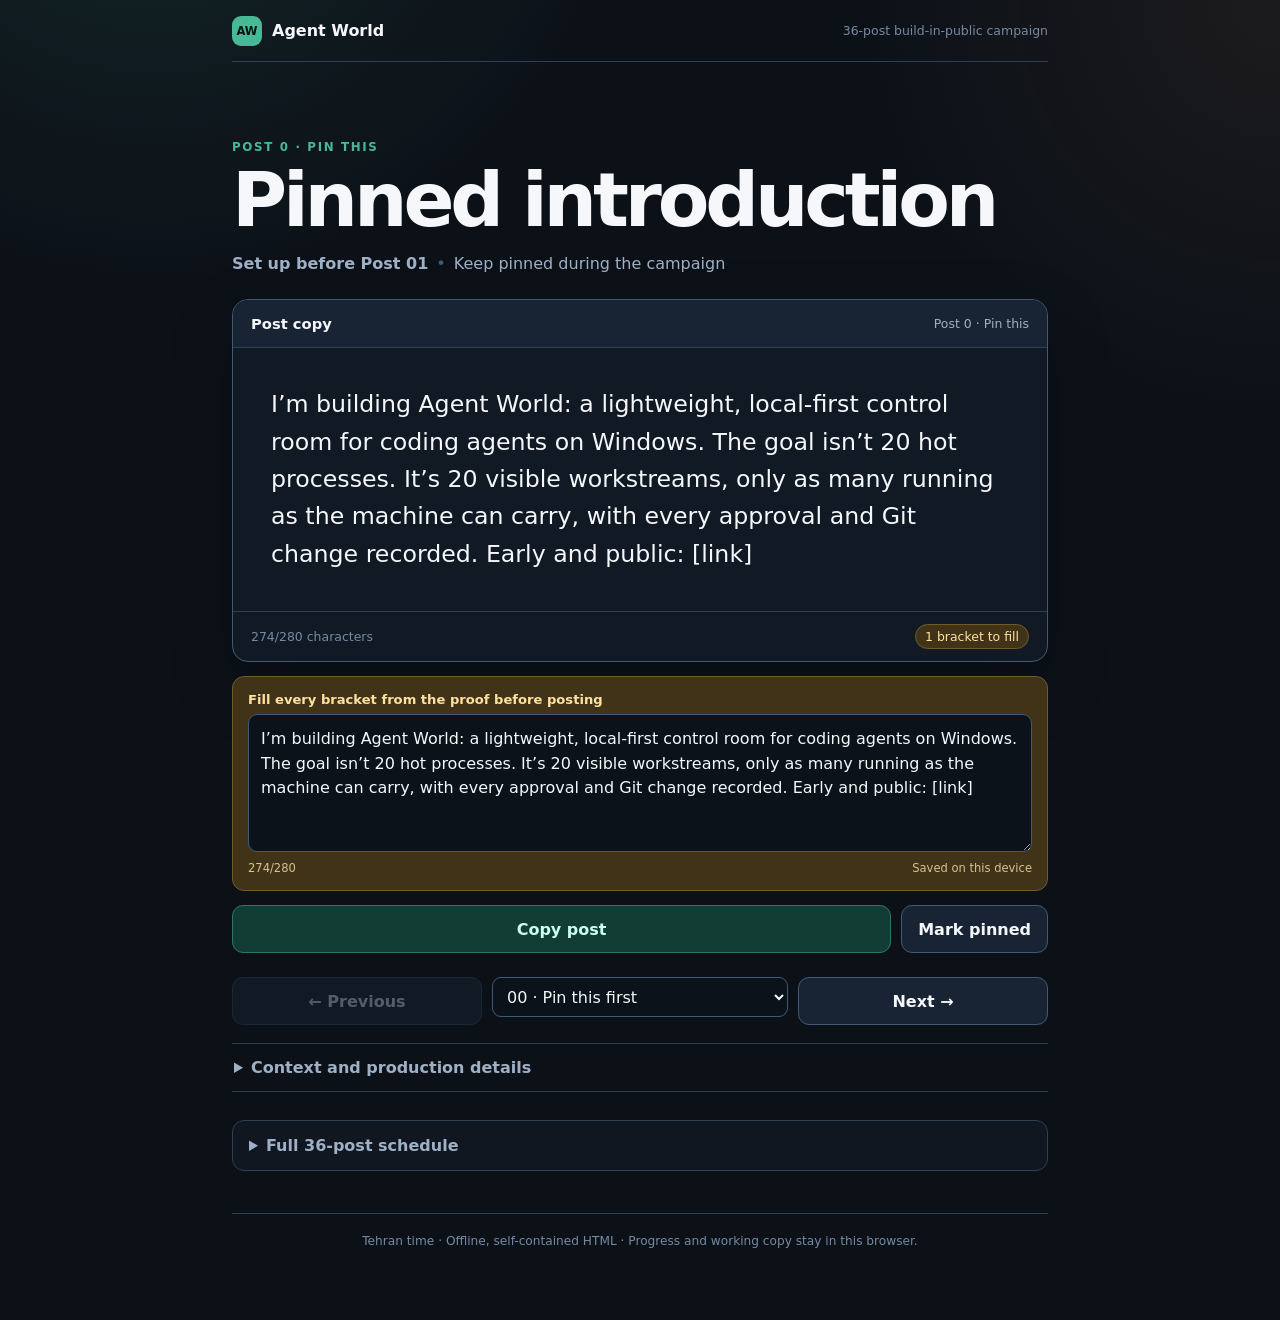
==== docs/build-in-public.html @ 45cc1b36 "Complete Phase 1 hardening and UX Add guarded SQLite migration and worktree recovery invariants, rep" ====
<!doctype html>
<html lang="en">
<head>
  <meta charset="utf-8">
  <meta name="viewport" content="width=device-width, initial-scale=1">
  <meta name="color-scheme" content="dark">
  <meta name="theme-color" content="#0c1118">
  <meta name="description" content="Agent World’s 36-post X campaign, presented one next post at a time with its date, exact copy, asset, and proof gate.">
  <title>Agent World · What to post next</title>
  <style>
    :root {
      --bg:#0c1118; --panel:#121b26; --panel-2:#182433; --line:#2d4055; --line-2:#405a76;
      --text:#f5f7fb; --muted:#9eb0c5; --faint:#758aa2; --teal:#48b997; --teal-dim:#123d35;
      --sky:#61cbff; --sky-dim:#123649; --orange:#da8b5b; --amber:#ffbc4a; --amber-dim:#403318;
      --red:#ff6775; --red-dim:#482027; --radius:16px;
      font-family:Inter,ui-sans-serif,system-ui,-apple-system,BlinkMacSystemFont,"Segoe UI",sans-serif;
      color:var(--text); background:var(--bg);
    }
    *,*::before,*::after{box-sizing:border-box}
    html{background:var(--bg);scroll-behavior:smooth}
    body{margin:0;min-width:0;min-height:100vh;background:
      radial-gradient(circle at 12% -15%,rgba(72,185,151,.13),transparent 30rem),
      radial-gradient(circle at 100% 0,rgba(218,139,91,.08),transparent 26rem),var(--bg);color:var(--text)}
    :where(main,header,footer,nav,section,article,div,form,label,details){min-width:0}
    :where(p,h1,h2,h3,li,blockquote,span,label,button){overflow-wrap:anywhere}
    button,input,select,textarea{font:inherit;color:inherit}
    button,select{cursor:pointer}
    button:focus-visible,input:focus-visible,select:focus-visible,textarea:focus-visible,a:focus-visible,summary:focus-visible{
      outline:3px solid var(--sky);outline-offset:3px}
    .shell{width:min(860px,100%);margin:0 auto;padding:0 22px 72px}
    .topbar{display:flex;align-items:center;justify-content:space-between;gap:14px;min-height:62px;border-bottom:1px solid var(--line)}
    .brand{display:flex;align-items:center;gap:10px;min-width:0;color:var(--text);font-weight:780;text-decoration:none}
    .mark{display:grid;place-items:center;width:30px;height:30px;flex:0 0 auto;border-radius:9px;background:var(--teal);color:#07130f;font-size:.72rem;font-weight:900}
    .brand span:last-child{overflow:hidden;text-overflow:ellipsis;white-space:nowrap}
    .quiet{color:var(--faint);font-size:.78rem}
    main{padding-top:clamp(44px,8vw,78px)}
    .kicker{margin:0 0 10px;color:var(--teal);font-size:.74rem;font-weight:850;letter-spacing:.14em;text-transform:uppercase}
    h1{margin:0;font-size:clamp(2.15rem,7vw,4.7rem);line-height:.96;letter-spacing:-.055em}
    .date{display:flex;flex-wrap:wrap;align-items:center;gap:8px;margin:18px 0 0;color:var(--muted)}
    .dot{color:var(--line-2)}
    .post{margin-top:26px;overflow:hidden;border:1px solid var(--line-2);border-radius:var(--radius);background:rgba(18,27,38,.94);
      box-shadow:0 24px 64px rgba(0,0,0,.24)}
    .post-head{display:flex;align-items:center;justify-content:space-between;gap:14px;padding:15px 18px;border-bottom:1px solid var(--line);background:var(--panel-2)}
    .post-head strong{font-size:.92rem}
    .count{color:var(--muted);font-size:.78rem;font-variant-numeric:tabular-nums}
    .copy{margin:0;padding:clamp(22px,5vw,38px);font-size:clamp(1.14rem,3vw,1.48rem);line-height:1.58;white-space:pre-wrap}
    .copy-footer{display:flex;flex-wrap:wrap;align-items:center;justify-content:space-between;gap:10px;padding:12px 18px;border-top:1px solid var(--line);color:var(--faint);font-size:.78rem}
    .pill{display:inline-flex;align-items:center;gap:6px;padding:4px 9px;border:1px solid var(--line);border-radius:999px;background:var(--panel-2)}
    .pill.warn{border-color:#725b29;background:var(--amber-dim);color:#ffe1a0}
    .pill.good{border-color:#316f61;background:var(--teal-dim);color:#a9ead8}
    .primary-actions{display:grid;grid-template-columns:minmax(0,1fr) auto;gap:10px;margin-top:14px}
    .btn{display:inline-flex;align-items:center;justify-content:center;gap:7px;min-height:48px;padding:10px 16px;border:1px solid var(--line-2);
      border-radius:11px;background:var(--panel-2);color:var(--text);font-weight:780}
    .btn:hover{border-color:var(--sky)}
    .btn:disabled{cursor:not-allowed;opacity:.48;border-color:var(--line);background:var(--panel-2);color:var(--muted)}
    .btn.primary{border-color:#317665;background:var(--teal-dim);color:#c9fff0}
    .btn.small{min-height:36px;padding:7px 11px;font-size:.8rem}
    .btn.ghost{border-color:transparent;background:transparent;color:var(--muted)}
    .needs{display:grid;grid-template-columns:1fr;gap:8px;margin-top:16px}
    .need{display:grid;grid-template-columns:78px minmax(0,1fr);gap:12px;padding:13px 15px;border:1px solid var(--line);border-radius:11px;background:rgba(18,27,38,.7)}
    .need b{color:var(--faint);font-size:.72rem;letter-spacing:.08em;text-transform:uppercase}
    .need span{color:var(--muted);font-size:.9rem}
    .proof-row{display:grid;grid-template-columns:auto minmax(0,1fr);gap:10px;align-items:start;cursor:pointer}
    .proof-row input{width:19px;height:19px;margin:2px 0 0;accent-color:var(--teal)}
    .proof-row strong{display:block;color:var(--text);font-size:.84rem}
    .proof-row span{display:block;margin-top:2px}
    .placeholder-editor{margin-top:14px;padding:15px;border:1px solid #725b29;border-radius:12px;background:var(--amber-dim)}
    .placeholder-editor[hidden]{display:none}
    .placeholder-editor label{display:block;margin-bottom:7px;color:#ffe1a0;font-weight:760;font-size:.82rem}
    textarea,select,input[type="search"]{width:100%;border:1px solid var(--line-2);border-radius:9px;background:#0b121a}
    textarea{min-height:138px;padding:12px;resize:vertical;line-height:1.52}
    select,input[type="search"]{min-height:40px;padding:7px 10px}
    .editor-meta{display:flex;justify-content:space-between;gap:10px;margin-top:5px;color:#d7c28c;font-size:.72rem}
    details.more{margin-top:18px;border-top:1px solid var(--line);border-bottom:1px solid var(--line)}
    details.more>summary{padding:14px 2px;cursor:pointer;color:var(--muted);font-weight:740}
    .more-body{padding:0 0 16px}
    .more-body p{margin:0;color:var(--muted);line-height:1.6}
    .more-body p+p{margin-top:11px}
    .label{color:var(--faint);font-size:.7rem;font-weight:850;letter-spacing:.1em;text-transform:uppercase}
    .fallback{padding:13px;border-left:3px solid var(--orange);border-radius:8px;background:#382419;color:#eed6c5}
    .status-row{display:grid;grid-template-columns:1fr 1fr;gap:10px;margin-top:15px}
    .status-row label{display:grid;gap:5px}
    .private-notes{margin-top:14px}
    .private-notes textarea{min-height:80px}
    .nav-row{display:grid;grid-template-columns:1fr minmax(170px,auto) 1fr;gap:10px;margin-top:24px}
    .nav-row .next{justify-self:stretch}
    .nav-row .prev{justify-self:stretch}
    .schedule{margin-top:28px;border:1px solid var(--line);border-radius:12px;background:rgba(18,27,38,.7)}
    .schedule>summary{padding:15px 16px;cursor:pointer;color:var(--muted);font-weight:750}
    .schedule-inner{padding:0 14px 14px}
    .schedule-tools{display:grid;grid-template-columns:1fr 180px;gap:8px}
    .schedule-list{display:grid;gap:5px;max-height:330px;margin:12px 0 0;padding:0 2px 0 0;overflow:auto;list-style:none}
    .schedule-item{display:grid;grid-template-columns:44px minmax(0,1fr) auto;align-items:center;gap:10px;width:100%;padding:9px 10px;
      border:1px solid transparent;border-radius:8px;background:transparent;text-align:left}
    .schedule-item:hover,.schedule-item[aria-current="true"]{border-color:var(--line);background:var(--panel-2)}
    .schedule-item .num{color:var(--sky);font-weight:800;font-variant-numeric:tabular-nums}
    .schedule-item .item-copy{min-width:0}
    .schedule-item .item-copy strong,.schedule-item .item-copy span{display:block;overflow:hidden;text-overflow:ellipsis;white-space:nowrap}
    .schedule-item .item-copy span{color:var(--faint);font-size:.72rem}
    .done{color:var(--teal);font-size:.75rem}
    .footer{margin-top:42px;padding-top:20px;border-top:1px solid var(--line);color:var(--faint);font-size:.76rem;text-align:center}
    .toast{position:fixed;right:18px;bottom:18px;z-index:20;max-width:min(390px,calc(100vw - 36px));padding:11px 14px;border:1px solid var(--teal);
      border-radius:9px;background:var(--panel-2);box-shadow:0 16px 46px rgba(0,0,0,.32);opacity:0;transform:translateY(10px);pointer-events:none;transition:.18s}
    .toast.show{opacity:1;transform:none}
    .sr-only{position:absolute;width:1px;height:1px;padding:0;margin:-1px;overflow:hidden;clip:rect(0,0,0,0);white-space:nowrap;border:0}
    [hidden]{display:none!important}
    @media(max-width:620px){
      .shell{padding-inline:14px}.quiet{display:none}main{padding-top:38px}
      .primary-actions,.nav-row,.schedule-tools,.status-row{grid-template-columns:1fr}
      .nav-row select{order:-1}.need{grid-template-columns:1fr;gap:4px}
      .post-head{align-items:flex-start}.copy{padding:22px 18px}
    }
    @media(prefers-reduced-motion:reduce){*,*::before,*::after{scroll-behavior:auto!important;transition:none!important}}
    @media print{.topbar,.primary-actions,.nav-row,.schedule,.status-row,.private-notes,.toast{display:none!important}body{background:#fff;color:#111}.post,.need{box-shadow:none}}
  </style>
</head>
<body>
  <div class="shell">
    <header class="topbar">
      <a class="brand" href="#post"><span class="mark" aria-hidden="true">AW</span><span>Agent World</span></a>
      <span class="quiet">36-post build-in-public campaign</span>
    </header>

    <main id="post">
      <p class="kicker" id="kicker">Next post</p>
      <h1 id="title">Loading…</h1>
      <p class="date"><strong id="date"></strong><span class="dot" aria-hidden="true">•</span><span id="time"></span></p>

      <article class="post" id="post-card">
        <header class="post-head"><strong>Post copy</strong><span class="count" id="position"></span></header>
        <blockquote class="copy" id="copy"></blockquote>
        <footer class="copy-footer"><span id="char-count"></span><span class="pill" id="copy-state"></span></footer>
      </article>

      <section class="placeholder-editor" id="placeholder-editor" hidden>
        <label for="working-copy">Fill every bracket from the proof before posting</label>
        <textarea id="working-copy" name="working-copy"></textarea>
        <div class="editor-meta"><span id="working-count"></span><span>Saved on this device</span></div>
      </section>

      <div class="primary-actions">
        <button class="btn primary" id="copy-button" type="button">Copy post</button>
        <button class="btn" id="posted-button" type="button">Mark posted</button>
      </div>

      <nav class="nav-row" aria-label="Move between posts">
        <button class="btn prev" id="previous" type="button">← Previous</button>
        <label><span class="sr-only">Jump to a post</span><select id="jump" name="jump"></select></label>
        <button class="btn next" id="next" type="button">Next →</button>
      </nav>

      <details class="more">
        <summary>Context and production details</summary>
        <div class="more-body">
          <section class="needs" aria-label="What this post needs">
            <div class="need"><b>Asset</b><span id="asset"></span></div>
            <div class="need"><b>Proof</b><label class="proof-row" for="proof"><input id="proof" name="proof" type="checkbox"><span><strong>Verified against the final artifact</strong><span id="gate"></span></span></label></div>
          </section>
          <p><span class="label">Why this post</span><br><span id="intent"></span></p>
          <p><span class="label">If the weekly gate misses</span><br><span id="week-miss"></span></p>
          <p class="fallback" id="fallback"></p>
          <div class="primary-actions" style="grid-template-columns:1fr 1fr">
            <button class="btn small" id="copy-fallback" type="button">Use fallback template</button>
            <button class="btn small ghost" id="reset-copy" type="button">Reset copy</button>
          </div>
          <div class="status-row">
            <label><span class="label">Publishing status</span><select id="status" name="status"><option>Draft</option><option>Asset ready</option><option>Proof ready</option><option>Scheduled</option><option>Posted</option><option>Held</option></select></label>
            <label><span class="label">Direct link</span><button class="btn small" id="copy-link" type="button">Copy link to this post</button></label>
          </div>
          <label class="private-notes"><span class="label">Private note · saved locally</span><textarea id="notes" name="notes" placeholder="Asset URL or one reminder…"></textarea></label>
        </div>
      </details>

      <details class="schedule">
        <summary>Full 36-post schedule</summary>
        <div class="schedule-inner">
          <div class="schedule-tools">
            <label><span class="sr-only">Search schedule</span><input type="search" id="search" name="search" placeholder="Search posts"></label>
            <label><span class="sr-only">Filter schedule</span><select id="filter" name="filter"><option value="all">All posts</option><option value="open">Not posted</option><option value="posted">Posted</option><option value="placeholders">Needs fill</option></select></label>
          </div>
          <ol class="schedule-list" id="schedule-list"></ol>
        </div>
      </details>
    </main>

    <footer class="footer">Tehran time · Offline, self-contained HTML · Progress and working copy stay in this browser.</footer>
  </div>
  <div class="toast" id="toast" role="status" aria-live="polite"></div>

  <script>
    "use strict";
    const FALLBACK = "The [gate] missed. [One-sentence reason.] I could hide that behind a smooth demo, but the missing piece is the product. Here is the failing trace and the change I’m making next: [link]";
    const WEEKS = [
      {week:1, title:"Truth and positioning", objective:"Correct the market story, publish the honest baseline, and recruit hardware evidence.", proof:"Fix controls, reachability, and public terminology; define reference hardware.", miss:"Publish the failing control or reachability case and remove scale language."},
      {week:2, title:"Recovery credibility", objective:"Make product failure visible and prove the current Git recovery boundary.", proof:"Record both worktree crash windows and name the execution environment risks.", miss:"Publish the exact crash stage that remains ambiguous."},
      {week:3, title:"Resource governor v0", objective:"Replace concurrency theater with an explicit admission-control promise.", proof:"Define scheduler states, process-tree accounting, pressure input, and a simulated load harness.", miss:"Publish the pressure behavior that is not safely controllable."},
      {week:4, title:"Live provider contract", objective:"Separate installed-interface detection from a genuinely proven live lifecycle.", proof:"Normalize events and prove one provider stream with interrupt and durable restart behavior.", miss:"Use the fallback; do not post a provider-logo grid."},
      {week:5, title:"Approval and attention", objective:"Reduce the time between a worker blocking and a human making an informed decision.", proof:"Normalize approval data, show consequences, raise a Windows notification, and record the decision.", miss:"Show which permission cannot be represented safely."},
      {week:6, title:"Windows product quality", objective:"Treat reachability, scaling, keyboard behavior, and assistive tech as product features.", proof:"Pass 100–200% DPI, standard Tab behavior, keyboard reachability, list view, and one screen-reader path.", miss:"Publish the failed DPI or accessibility path instead of cosmetic progress."},
      {week:7, title:"Closed loop", objective:"Prove the only milestone worth charging for: work becomes a reviewed, recorded commit.", proof:"Provider work → diff → request changes → merge → commit link, without terminal rescue.", miss:"No paid offer; post the broken link in the loop."},
      {week:8, title:"Live hardware matrix", objective:"Measure host overhead and provider impact separately on ordinary machines.", proof:"Run 20 workstreams on 8/16/32 GB profiles with UI latency and low-memory events.", miss:"Reduce hot-worker defaults; never average away a failing machine."},
      {week:9, title:"Android approval discovery", objective:"Test whether a deliberately tiny companion is useful and safe before building a second app.", proof:"Review the threat model and test a local prototype with five users.", miss:"Keep Android conditional and publish why transport is not safe or useful yet."},
      {week:10, title:"Distribution and paid readiness", objective:"Make the free/paid boundary explicit and test willingness to pay only after product proof.", proof:"Pass signed install/update/uninstall and onboard 15 design partners.", miss:"Keep testing free; no preorder or scarcity countdown."},
      {week:11, title:"Evidence and policy", objective:"Correct enterprise language and demonstrate one tamper-evident workstream without compliance theater.", proof:"Record identity, policy, approval, hash chain, tamper detection, and redacted export.", miss:"Remove maturity percentages and publish the missing trust property."},
      {week:12, title:"Decide the next cycle", objective:"Publish the red column, then choose the next bet from product and buyer evidence.", proof:"Review activation, repeat use, benchmarks, interviews, and paid intent together.", miss:"Extend the design-partner cycle around the weakest evidence; do not launch broadly."}
    ];
    const INTENTS = [
      "Reset the positioning before launch language hardens. This acknowledges a crowded Windows market and names the narrower wedge Agent World can still own.",
      "Establish measurement credibility early. The row-versus-process caveat prevents a fixture result from becoming an accidental concurrency claim.",
      "Recruit the first reference-hardware inputs. Replies are valuable only when they include a concrete machine, workload, and failure threshold.",
      "Show that polish starts with reachability. Naming the current UI failure makes later scale claims falsifiable and earns the right to show the fix.",
      "Make the durable-core advantage tangible. The raw restart sequence should feel intentionally uneventful and keep every destructive Git action off-screen because none occurred.",
      "Discover the actual Windows execution surface before locking architecture. Comment stories matter more than the poll winner because they contain edge cases.",
      "Introduce the product’s resource-bounded promise. The provisional worker range is a hypothesis, not a default until live-provider measurements exist.",
      "Explain how the promise becomes system behavior. The state model is useful only when provider-supported park/resume semantics are named precisely.",
      "Expose the scheduler’s central tradeoff to real workloads. Ask respondents to describe what becomes worse under the fewer-hot-workers default.",
      "Draw a bright line between capability discovery and lifecycle proof. This protects future adapter claims from logo-driven compatibility theater.",
      "Publish the first live vertical slice only if the capture and event trace agree. The post intentionally keeps approval and resume outside the claim.",
      "Make compatibility user-visible and test-derived. The matrix should be generated from installed adapter checks so stale marketing cannot enable unsafe controls.",
      "Reframe the primary information architecture around operator questions. The current room remains evidence of the starting point, not the whole product direction.",
      "Test the full human-attention path, not merely an approval card. Time from notification to informed decision is the product measurement.",
      "Collect missing decision context before freezing the approval schema. Label the visual as a mock so research is not mistaken for shipped behavior.",
      "Define Windows-first quality through failure modes that users actually encounter. The test matrix link turns a platform claim into a maintained contract.",
      "Show a real DPI and keyboard correction with a checklist. Pairing capture and assertions keeps the before/after from becoming cosmetic evidence.",
      "Recruit a deliberately small, ordinary-hardware test bench. The ask filters for inconvenient environments rather than testimonial-friendly users.",
      "Set the commercial product gate publicly. Starting a process is not value; producing a reviewable, attributable commit is.",
      "Demonstrate the full value loop without edits or hidden recovery. Every bracket must come from the same raw run so duration and machine context remain comparable.",
      "Learn the human reasons tests are insufficient. Recurring rejection causes should become first-class review affordances, not a generic comments field.",
      "Correct benchmark accounting before publishing live numbers. Host and provider process trees must remain separate so a light shell cannot hide a heavy workflow.",
      "Publish a reproducible live-load result. Raw data, machine context, UI latency, and memory pressure are all required; estimates cannot fill the brackets.",
      "Invite adversarial replication. A safe script and structured contradiction path turn disagreement into a growing support matrix.",
      "Constrain Android to one job before implementation grows. The post tests whether away-from-desk approval is valuable without promising a remote IDE.",
      "Lead with the security boundary, not a phone mock. The written threat model must resolve pairing, revocation, nonce expiry, and payload minimization.",
      "Measure whether the companion solves a meaningful latency problem. Follow up on real approval workflows and respect a clear ‘do not put this on my phone.’",
      "Declare a principled free/paid boundary. Resource safety and Git recovery are trust infrastructure; recurring cross-device and organizational value can fund the product.",
      "Test a finite founding offer without manufacturing scarcity. The closed loop and signed installer are prerequisites, and the terms exclude model usage clearly.",
      "Ask for price criticism only from people who understand the workflow. The useful answer explains the present workaround and what makes the value zero or higher.",
      "Correct the roadmap’s enterprise maturity language. The event store is a foundation; the checklist identifies the control plane still missing.",
      "Demonstrate tamper evidence narrowly and reproducibly. The compliance disclaimer prevents a technical proof from becoming an unsupported legal claim.",
      "Find actual adoption blockers from people operating agent deployments. Qualify roles and deployment context privately rather than collecting broad feature votes.",
      "Show that public learning changed the pitch. The retrospective should remove every word that the twelve-week evidence did not earn.",
      "Publish the complete scorecard, especially failures and disabled capabilities. Raw links let readers audit what moved and what did not.",
      "Close the loop by making one evidence-based product decision. Each bracket must trace to the review, and weak evidence should produce more discovery—not false certainty."
    ];
    const POSTS = [
      {order:1,date:"2026-08-04",time:"17:30",theme:"Market correction",asset:"Plain text + official links in reply",copy:"Windows isn’t an empty market anymore. Codex, Copilot, T3 Code and OpenCode ship there now. Good. That forces a better question: what is still hard? My answer for Agent World: resource limits, recoverable Git state and a local audit trail.",gate:"Ready now; link only to reviewed official sources."},
      {order:2,date:"2026-08-06",time:"18:30",theme:"Baseline honesty",asset:"Current UI + measurement JSON",copy:"The current Agent World build opens in 1.023s, uses 75.87 MB private memory and idles at 0.026% CPU on a 50-workstream fixture. Important caveat: those are rows, not 50 live agents. I’m not going to blur that line. [measurement link]",gate:"Ready after attaching the existing raw measurement and method."},
      {order:3,date:"2026-08-08",time:"16:30",theme:"User discovery",asset:"No image",copy:"If you use coding agents on Windows, I want the unglamorous version: RAM, CPU, shell, repo size, and the point where the machine starts fighting you. Reply with those five things. I’m turning the answers into the reference hardware matrix.",gate:"Ready now; log replies with permission."},
      {order:4,date:"2026-08-11",time:"17:30",theme:"Credibility bug",asset:"Current screenshot annotated at the cutoff",copy:"I found the product’s first credibility bug before adding a model: the screenshot shows 50 operators, but the lower rows are unreachable at the default window size. That is not scale. It is overflow. Fixing the honest version before the impressive version.",gate:"Ready now; use the real screenshot."},
      {order:5,date:"2026-08-13",time:"18:30",theme:"Crash recovery",asset:"Raw screen recording + self-check JSON",copy:"Today’s demo is deliberately boring: Agent World records a worktree plan, I kill it in the two dangerous windows, and it recovers without resetting or deleting Git state. A tool that edits code should be boring around recovery. [video]",gate:"Record both currently proven crash windows; no jump cuts around restart."},
      {order:6,date:"2026-08-15",time:"16:30",theme:"Execution environment",asset:"X poll",copy:"Windows users: which setup should Agent World treat as first-class? 1) PowerShell 2) Git Bash 3) WSL 4) all three, selected per project. I have a view, but I want the failure stories before I harden it.",gate:"Ready now; capture comments, not only poll totals."},
      {order:7,date:"2026-08-18",time:"17:30",theme:"Resource promise",asset:"Simple queue sketch",copy:"The promise is no longer ‘run 20 agents at once.’ On a 16 GB laptop, that is usually a way to turn work into paging. The promise I’m testing is: keep 20 workstreams visible, admit 2–4 safely, and park or queue the rest without losing context.",gate:"Ready as a product hypothesis; label 2–4 as provisional."},
      {order:8,date:"2026-08-20",time:"18:30",theme:"Scheduler architecture",asset:"State diagram",copy:"Sketching Agent World’s scheduler: queued → admitted → running → waiting for you → parked/completed. Windows Job Objects account for each process tree; memory-pressure signals decide when no more work starts. The hard part is safe resume, not drawing the queue. [diagram]",gate:"Publish after the ADR names which states are provider-supported."},
      {order:9,date:"2026-08-22",time:"16:30",theme:"Scheduling tradeoff",asset:"No image",copy:"Would you rather the app finish fewer tasks sooner, or keep more tasks making slow progress? I’m leaning toward fewer hot workers by default, with a visible manual override. Tell me what workload makes that wrong.",gate:"Ready now; turn concrete workloads into test cases."},
      {order:10,date:"2026-08-25",time:"17:30",theme:"Provider proof boundary",asset:"Probe output",copy:"Agent World can probe the installed Codex and Claude interfaces without spending a model turn. It still cannot claim a live lifecycle. Next gate is one real turn with stream, interrupt, approval and crash recovery all recorded. Anything less stays labeled a spike.",gate:"Ready now with current probe output."},
      {order:11,date:"2026-08-27",time:"18:30",theme:"First live turn",asset:"Raw live capture + event trace",copy:"One live [Codex/Claude] turn now streams into the durable timeline. I interrupted it mid-response, restarted Agent World, and the recorded events still line up. Approval and resume are not proven yet, so they remain disabled. [video]",gate:"Publish only if every stated step passes; otherwise use the exact missed-gate fallback."},
      {order:12,date:"2026-08-29",time:"16:30",theme:"Capability truth",asset:"Capability matrix screenshot",copy:"Provider support will be capability-based, not a row of logos. If an installed version cannot prove interrupt or approval, Agent World should say exactly that and disable the control. Quietly pretending compatibility is worse than supporting one provider well.",gate:"Ready after the matrix is generated from adapter checks, not hand-edited."},
      {order:13,date:"2026-09-01",time:"17:30",theme:"Core UI job",asset:"List-view wireframe beside current room",copy:"The main screen is not a room full of tiny people. The main job is answering three questions fast: what is running, who needs me, and what changed? The spatial view can stay, but the serious list view now gets equal priority.",gate:"Ready as product direction; show current UI honestly."},
      {order:14,date:"2026-09-03",time:"18:30",theme:"Approval attention path",asset:"Minimized-window video",copy:"Prototype test: the app is minimized, one worker asks to run a command, Windows raises a toast, and one key takes me to the exact approval with repo, command and consequence visible. If that path is slow, parallel agents are just parallel waiting. [video]",gate:"Publish only after the whole path is runnable; otherwise post the missed gate."},
      {order:15,date:"2026-09-05",time:"16:30",theme:"Approval discovery",asset:"Approval-card mock or checklist",copy:"Approval UI question: what do you need before allowing a command? I have repo, working directory, exact command, network access, files touched, and whether the choice is one-time or scoped. What is missing?",gate:"Ready as research; do not imply the card is shipped."},
      {order:16,date:"2026-09-08",time:"17:30",theme:"Windows quality",asset:"DPI/accessibility test grid",copy:"A Windows-first app has to survive 125%, 150% and 200% scaling, mixed monitors, Narrator/NVDA, long paths and antivirus locks. Mica is nice. Those are the actual platform features.",gate:"Ready now; link to the published test matrix when it exists."},
      {order:17,date:"2026-09-10",time:"18:30",theme:"DPI proof",asset:"Before/after screen capture + checklist",copy:"Before/after from the 150% DPI pass. Same task, no clipped controls, every actor reachable, and Tab behaves like Tab again. I’m publishing the capture next to the checklist because a screenshot alone proves very little. [video + checklist]",gate:"Publish only after all stated checks pass; otherwise use the failed path as the post."},
      {order:18,date:"2026-09-12",time:"16:30",theme:"Tester recruitment",asset:"Small test-bench card",copy:"I need five people with ordinary Windows laptops for a rough test. Not review quotes. I want broken scaling, slow startup, weird Git paths and bad antivirus interactions. If that sounds useful, reply ‘test bench’ plus RAM and Windows version.",gate:"Ready when onboarding instructions and consent are prepared."},
      {order:19,date:"2026-09-15",time:"17:30",theme:"Closed-loop definition",asset:"Five-step flow",copy:"The milestone that matters is not ‘agent started.’ It is prompt → work → review diff → merge → recorded commit, without opening another tool. Agent World does not have a product until that loop is boring.",gate:"Ready now as the product gate."},
      {order:20,date:"2026-09-17",time:"18:30",theme:"Closed-loop proof",asset:"Uncut 60–90 second video",copy:"First closed loop: [provider] changed [small task], I reviewed the diff, requested one correction, merged it, and the final commit OID is linked to the turn. [duration] end to end on [machine]. Raw capture, no jump cuts: [video]",gate:"Publish only when the full loop passes; fill every bracket from the raw run."},
      {order:21,date:"2026-09-19",time:"16:30",theme:"Review quality",asset:"No image",copy:"What makes you reject an agent’s diff even when the tests pass? I’m collecting the human reasons the UI needs to surface: scope creep, weird dependencies, unreadable code, risky migrations, or something else.",gate:"Ready now; turn recurring reasons into review affordances."},
      {order:22,date:"2026-09-22",time:"17:30",theme:"Benchmark method",asset:"Host vs provider process diagram",copy:"New benchmark rule: publish host overhead and total system impact separately. A 90 MB UI sitting beside four 700 MB provider trees is not a 90 MB workflow. Both numbers matter.",gate:"Ready as method; numbers are illustrative until replaced by the measured run."},
      {order:23,date:"2026-09-24",time:"18:30",theme:"Live resource proof",asset:"Raw JSON + resource graph",copy:"Reference run on [CPU / RAM]: 20 workstreams, [N] live workers, [N] queued. Agent World host: [MB]. Provider trees: [MB]. p95 UI input: [ms]. Low-memory events: [N]. Script and raw JSON: [link]",gate:"Publish only with reproducible raw output; never fill brackets from estimates."},
      {order:24,date:"2026-09-26",time:"16:30",theme:"Measurement challenge",asset:"Issue-template screenshot",copy:"If you run the benchmark and beat or break my numbers, I’ll add the machine to the public matrix. Contradictions are more useful than applause. Here is the exact script and issue template: [link]",gate:"Ready after the live benchmark script is safe for external machines."},
      {order:25,date:"2026-09-29",time:"17:30",theme:"Android scope",asset:"One-screen companion sketch",copy:"The Android idea is getting smaller, which is good. Not a second IDE. Not remote shell access. One secure job: tell me an agent is blocked, show the exact approval, let me allow or deny, and leave a record.",gate:"Ready as scope; state that no companion is shipped."},
      {order:26,date:"2026-10-01",time:"18:30",theme:"Companion security",asset:"Threat-model diagram",copy:"Companion threat model before UI: QR pairing, local network by default, mutually authenticated transport, revocable device, expiring approval nonce, and no source payload unless the user asks for it. If this cannot be boringly safe, it should not ship.",gate:"Publish after a written threat model review, not a visual mock."},
      {order:27,date:"2026-10-03",time:"16:30",theme:"Approval-latency discovery",asset:"X poll",copy:"When an agent asks for approval and you are away from the desk, what is an acceptable delay? 30 seconds, 5 minutes, 30 minutes, or ‘I do not want phone approvals at all.’ This decides whether the companion is a product or a distraction.",gate:"Ready now; follow up with people who describe a real workflow."},
      {order:28,date:"2026-10-06",time:"17:30",theme:"Pricing principle",asset:"Free vs paid boundary card",copy:"I don’t want to charge for the fact that your laptop has less RAM. The resource governor and safe Git recovery should be part of the free core. Paid value should be ongoing: cross-device approvals, automation, policy, history and support.",gate:"Ready as declared pricing principle."},
      {order:29,date:"2026-10-08",time:"18:30",theme:"Paid-beta terms",asset:"Plain terms card",copy:"Proposed paid beta: 50 Founding Operator seats, $79 for one year, only after the closed loop and signed installer pass. No lifetime deal. No model usage included. If that is not worth paying for, I want to learn before inventing an enterprise deck.",gate:"Publish only after closed loop and installer gates; until then frame it as a proposal, not checkout."},
      {order:30,date:"2026-10-10",time:"16:30",theme:"Willingness to pay",asset:"No image",copy:"Pricing sanity check for people who already pay for a model: would a local Windows control layer be worth $8/month if it saved stalled approvals and kept agent work recoverable? ‘No’ is useful. Tell me what would make it worth zero or worth more.",gate:"Ready after respondents have seen or used the loop; do not survey a cold audience only."},
      {order:31,date:"2026-10-13",time:"17:30",theme:"Enterprise honesty",asset:"Ledger gap checklist",copy:"An audit log is not an enterprise product by itself. It needs identity, policy version, retention, redaction, tamper evidence, export verification and a clear security boundary. The current event store is a base, not ‘80% done.’",gate:"Ready now; update roadmap wording first."},
      {order:32,date:"2026-10-15",time:"18:30",theme:"Tamper evidence",asset:"Tamper demo + verifier output",copy:"I mapped one completed workstream from prompt to approval to tool call to diff to commit. Every row has an actor, time, scope and outcome; mutate one and verification fails. This is a demo of evidence, not an EU AI Act compliance claim. [video]",gate:"Publish only after the verifier catches a real mutation; retain the compliance disclaimer."},
      {order:33,date:"2026-10-17",time:"16:30",theme:"Enterprise discovery",asset:"No image",copy:"If your team governs coding agents, what actually blocks adoption: source leaving the machine, unapproved commands, missing audit history, provider sprawl, procurement, or something else? I’m looking for operators, not hypothetical feature votes.",gate:"Ready now; qualify role and actual deployment context privately."},
      {order:34,date:"2026-10-20",time:"17:30",theme:"Positioning retrospective",asset:"Then vs now card",copy:"Twelve weeks ago the pitch was ‘Windows is ignored.’ That was too broad and already becoming false. The sharper product is: coding-agent workstreams on Windows, admitted within a real machine budget, recoverable in Git, and accountable afterward.",gate:"Ready after the twelve-week evidence review; keep any unproven word out."},
      {order:35,date:"2026-10-22",time:"18:30",theme:"Public ledger",asset:"Twelve-week scorecard",copy:"Here is the 12-week ledger: what shipped, what failed, benchmark changes, user corrections, and the capabilities still disabled. The useful part is the red column. [public review]",gate:"Publish the full red/failed column and raw links."},
      {order:36,date:"2026-10-24",time:"16:30",theme:"Next-cycle decision",asset:"One-page decision note",copy:"Next cycle is decided by evidence: [top validated pain], [activation result], [paid-beta signal]. I’m building [next bet] and dropping [deprioritized item]. If you want to test the next build on ordinary Windows hardware, the small cohort is here: [link]",gate:"Fill only after the review; if evidence is weak, say so and extend discovery."}
    ].map((post, index) => ({...post, week: Math.floor(index / 3) + 1, intent: INTENTS[index]}));
    const POST_ZERO = {
      order:0,
      date:null,
      time:"Keep pinned during the campaign",
      theme:"Pinned introduction",
      asset:"One live status-page link",
      copy:"I’m building Agent World: a lightweight, local-first control room for coding agents on Windows. The goal isn’t 20 hot processes. It’s 20 visible workstreams, only as many running as the machine can carry, with every approval and Git change recorded. Early and public: [link]",
      gate:"Replace [link] with one live page showing current status, the latest signed or source build, the raw benchmark, what does not work, and the Windows test-bench form. The canonical draft is already 274 characters with [link], so shorten the final linked copy until it fits X.",
      week:0,
      intent:"This is the profile’s pinned introduction. It states the resource-bounded workstream promise before the dated campaign begins.",
      miss:"Do not pin Post 0 until [link] resolves to the honest status page described above."
    };
    const ALL_POSTS = [POST_ZERO].concat(POSTS);

    const STORAGE_KEY = "agent-world-build-in-public-v1";
    const COMPAT_STORAGE_KEY = "agent-world-build-in-public-v2";
    const STATUS = ["Draft","Asset ready","Proof ready","Scheduled","Posted","Held"];
    let state = loadState();
    let selected = initialSelection();

    const el = {};
    ["kicker","title","date","time","position","copy","char-count","copy-state","placeholder-editor","working-copy","working-count",
     "asset","proof","gate","intent","week-miss","fallback","copy-button","posted-button","copy-fallback","reset-copy","status","copy-link",
     "notes","previous","next","jump","search","filter","schedule-list","toast"].forEach(function(id){ el[id] = document.getElementById(id); });

    function escapeHtml(value){
      return String(value).replace(/[&<>'"]/g,function(char){return {"&":"&amp;","<":"&lt;",">":"&gt;","'":"&#39;",'"':"&quot;"}[char]});
    }
    function readStoredState(key){try{return JSON.parse(localStorage.getItem(key))||{}}catch(_){return {}}}
    function loadState(){
      const v1=readStoredState(STORAGE_KEY),v2=readStoredState(COMPAT_STORAGE_KEY),merged={};
      new Set(Object.keys(v1).concat(Object.keys(v2))).forEach(function(key){
        const older=v1[key]&&typeof v1[key]==="object"?v1[key]:{};
        const newer=v2[key]&&typeof v2[key]==="object"?v2[key]:{};
        const post=ALL_POSTS[Number(key)],canonical=post?post.copy:"";
        merged[key]={
          status:newer.status&&newer.status!=="Draft"?newer.status:(older.status||"Draft"),
          proof:Boolean(older.proof||newer.proof),
          workingCopy:typeof newer.workingCopy==="string"&&newer.workingCopy!==canonical?newer.workingCopy:(typeof older.workingCopy==="string"?older.workingCopy:canonical),
          notes:typeof newer.notes==="string"&&newer.notes?newer.notes:(typeof older.notes==="string"?older.notes:"")
        };
      });
      try{
        if(localStorage.getItem(COMPAT_STORAGE_KEY)!==null){
          localStorage.setItem(STORAGE_KEY,JSON.stringify(merged));
          localStorage.removeItem(COMPAT_STORAGE_KEY);
        }
      }catch(_){}
      return merged;
    }
    function saveState(){try{localStorage.setItem(STORAGE_KEY,JSON.stringify(state))}catch(_){notify("Progress could not be saved.",true)}}
    function currentState(order){
      const key=String(order); const post=ALL_POSTS[order];
      const item=state[key]&&typeof state[key]==="object"?state[key]:(state[key]={});
      if(!STATUS.includes(item.status))item.status="Draft";
      if(typeof item.proof!=="boolean")item.proof=false;
      if(typeof item.workingCopy!=="string")item.workingCopy=post.copy;
      if(typeof item.notes!=="string")item.notes="";
      return item;
    }
    function placeholders(text){return Array.from(String(text).matchAll(/\[[^\]]+\]/g),function(match){return match[0]})}
    function initialSelection(){
      const hash=location.hash.match(/^#post-(\d{2})$/);
      if(hash){const order=Number(hash[1]);if(order>=0&&order<=POSTS.length)return order}
      const open=ALL_POSTS.findIndex(function(post){return currentState(post.order).status!=="Posted"});
      return open===-1?ALL_POSTS.length-1:open;
    }
    function prettyDate(date){
      return new Intl.DateTimeFormat("en",{weekday:"long",month:"long",day:"numeric",year:"numeric",timeZone:"Asia/Tehran"}).format(new Date(date+"T12:00:00+03:30"));
    }
    function notify(message,danger){
      el.toast.textContent=message;el.toast.style.borderColor=danger?"var(--red)":"var(--teal)";el.toast.classList.add("show");
      clearTimeout(notify.timer);notify.timer=setTimeout(function(){el.toast.classList.remove("show")},2400);
    }
    async function copyText(text,message){
      try{await navigator.clipboard.writeText(text)}
      catch(_){const area=document.createElement("textarea");area.value=text;area.readOnly=true;area.style.position="fixed";area.style.opacity="0";document.body.append(area);area.select();document.execCommand("copy");area.remove()}
      notify(message||"Copied");
    }
    function publishIssues(post,item){
      const issues=[];
      if(!item.proof)issues.push("proof is not checked");
      if(placeholders(item.workingCopy).length)issues.push("brackets remain");
      if(item.workingCopy.length>280)issues.push("copy is over 280 characters");
      if(!item.workingCopy.trim())issues.push("copy is empty");
      return issues;
    }
    function updateReadiness(post,item){
      const tokens=placeholders(item.workingCopy),issues=publishIssues(post,item);
      let label="Ready to copy";
      if(tokens.length)label=tokens.length+" bracket"+(tokens.length===1?"":"s")+" to fill";
      else if(!item.proof)label="Proof required";
      else if(!item.workingCopy.trim())label="Copy is empty";
      else if(item.workingCopy.length>280)label="Over 280 characters";
      el["copy-state"].textContent=label;
      el["copy-state"].className="pill "+(issues.length?"warn":"good");
      el["copy-button"].disabled=false;
      el["copy-button"].title=issues.length?"Copy this draft. Publishing remains blocked: "+issues.join(", "):"Copy this verified post";
    }
    function setStatus(next){
      const post=ALL_POSTS[selected],item=currentState(post.order);
      if(next==="Scheduled"||next==="Posted"){
        const issues=publishIssues(post,item);
        if(issues.length){el.status.value=item.status;notify("Post "+post.order+" blocked: "+issues.join(", ")+".",true);return false}
      }
      item.status=next;saveState();render();return true;
    }
    function render(){
      const post=ALL_POSTS[selected],item=currentState(post.order),tokens=placeholders(item.workingCopy),week=post.order===0?null:WEEKS[post.week-1];
      const firstOpen=ALL_POSTS.findIndex(function(candidate){return currentState(candidate.order).status!=="Posted"});
      el.kicker.textContent=post.order===0?"Post 0 · Pin this":(selected===firstOpen?"Next post":"Campaign post");
      el.title.textContent=post.theme;
      el.date.textContent=post.order===0?"Set up before Post 01":prettyDate(post.date);
      el.time.textContent=post.order===0?post.time:post.time+" Tehran (UTC+3:30)";
      el.position.textContent=post.order===0?"Post 0 · Pin this":"Post "+post.order+" of "+POSTS.length+" · Week "+post.week;
      el.copy.textContent=item.workingCopy;
      el["char-count"].textContent=item.workingCopy.length+"/280 characters";
      el["placeholder-editor"].hidden=tokens.length===0;
      el["working-copy"].value=item.workingCopy;
      el["working-count"].textContent=item.workingCopy.length+"/280";
      el.asset.textContent=post.asset;
      el.proof.checked=item.proof;
      el.gate.textContent=post.gate;
      el.intent.textContent=post.intent;
      el["week-miss"].textContent=post.order===0?post.miss:week.miss;
      el.fallback.textContent=post.order===0?post.miss:FALLBACK;
      el["copy-fallback"].hidden=post.order===0;
      el.status.value=item.status;
      el.notes.value=item.notes;
      el["posted-button"].textContent=post.order===0?(item.status==="Posted"?"Pinned ✓":"Mark pinned"):(item.status==="Posted"?"Posted ✓":"Mark posted");
      el["posted-button"].className="btn "+(item.status==="Posted"?"primary":"");
      el.previous.disabled=selected===0;
      el.next.disabled=selected===ALL_POSTS.length-1;
      el.jump.value=String(post.order);
      history.replaceState(null,"","#post-"+String(post.order).padStart(2,"0"));
      updateReadiness(post,item);
      renderSchedule();
    }
    function renderSchedule(){
      const query=el.search.value.trim().toLowerCase(),filter=el.filter.value;
      const rows=POSTS.filter(function(post){
        const item=currentState(post.order);
        const matches=!query||[post.theme,post.copy,post.asset,post.gate,post.intent].join(" ").toLowerCase().includes(query);
        const statusMatch=filter==="all"||(filter==="open"&&item.status!=="Posted")||(filter==="posted"&&item.status==="Posted")||(filter==="placeholders"&&placeholders(item.workingCopy).length);
        return matches&&statusMatch;
      });
      el["schedule-list"].innerHTML=rows.map(function(post){
        const item=currentState(post.order);
        return '<li><button type="button" class="schedule-item" data-order="'+post.order+'" aria-current="'+(post.order===ALL_POSTS[selected].order?'true':'false')+'">'+
          '<span class="num">'+String(post.order).padStart(2,"0")+'</span><span class="item-copy"><strong>'+escapeHtml(post.theme)+'</strong><span>'+escapeHtml(post.date+" · "+post.time+" Tehran")+'</span></span>'+
          (item.status==="Posted"?'<span class="done">Posted</span>':'<span></span>')+'</button></li>';
      }).join("");
    }
    function selectIndex(index){
      selected=Math.max(0,Math.min(ALL_POSTS.length-1,index));render();document.getElementById("post").scrollIntoView({behavior:"smooth"});
    }

    el.jump.insertAdjacentHTML("beforeend",'<option value="0">00 · Pin this first</option>');
    POSTS.forEach(function(post){el.jump.insertAdjacentHTML("beforeend",'<option value="'+post.order+'">'+String(post.order).padStart(2,"0")+' · '+escapeHtml(post.theme)+'</option>')});
    el["copy-button"].addEventListener("click",function(){
      const post=ALL_POSTS[selected],item=currentState(post.order),issues=publishIssues(post,item);
      copyText(item.workingCopy,issues.length?"Draft copied — publishing gate is still open":"Post copied");
    });
    el["posted-button"].addEventListener("click",function(){
      const item=currentState(ALL_POSTS[selected].order);
      if(item.status==="Posted"){item.status="Draft";saveState();render();return}
      if(setStatus("Posted")){const nextOpen=ALL_POSTS.findIndex(function(post){return currentState(post.order).status!=="Posted"});if(nextOpen>=0)selectIndex(nextOpen)}
    });
    el.proof.addEventListener("change",function(){const post=ALL_POSTS[selected],item=currentState(post.order);item.proof=el.proof.checked;saveState();updateReadiness(post,item)});
    el["working-copy"].addEventListener("input",function(){
      const item=currentState(ALL_POSTS[selected].order);item.workingCopy=el["working-copy"].value;saveState();
      el.copy.textContent=item.workingCopy;el["working-count"].textContent=item.workingCopy.length+"/280";el["char-count"].textContent=item.workingCopy.length+"/280 characters";
      updateReadiness(ALL_POSTS[selected],item);
    });
    el.status.addEventListener("change",function(){setStatus(el.status.value)});
    el.notes.addEventListener("input",function(){currentState(ALL_POSTS[selected].order).notes=el.notes.value;saveState()});
    el.previous.addEventListener("click",function(){selectIndex(selected-1)});
    el.next.addEventListener("click",function(){selectIndex(selected+1)});
    el.jump.addEventListener("change",function(){selectIndex(Number(el.jump.value))});
    el.search.addEventListener("input",renderSchedule);
    el.filter.addEventListener("change",renderSchedule);
    el["schedule-list"].addEventListener("click",function(event){const button=event.target.closest("[data-order]");if(button)selectIndex(Number(button.dataset.order))});
    el["copy-fallback"].addEventListener("click",function(){
      const item=currentState(ALL_POSTS[selected].order);item.workingCopy=FALLBACK;saveState();render();notify("Fallback template loaded. Fill every bracket before posting.")
    });
    el["reset-copy"].addEventListener("click",function(){
      const post=ALL_POSTS[selected],item=currentState(post.order);
      if(confirm("Reset this working copy to the canonical post?")){item.workingCopy=post.copy;saveState();render();notify("Copy reset")}
    });
    el["copy-link"].addEventListener("click",function(){copyText(location.href.split("#")[0]+"#post-"+String(ALL_POSTS[selected].order).padStart(2,"0"),"Direct link copied")});
    window.addEventListener("hashchange",function(){const match=location.hash.match(/^#post-(\d{2})$/);if(match){const index=Number(match[1]);if(index>=0&&index<ALL_POSTS.length&&index!==selected){selected=index;render()}}});
    render();
  </script>
</body>
</html>
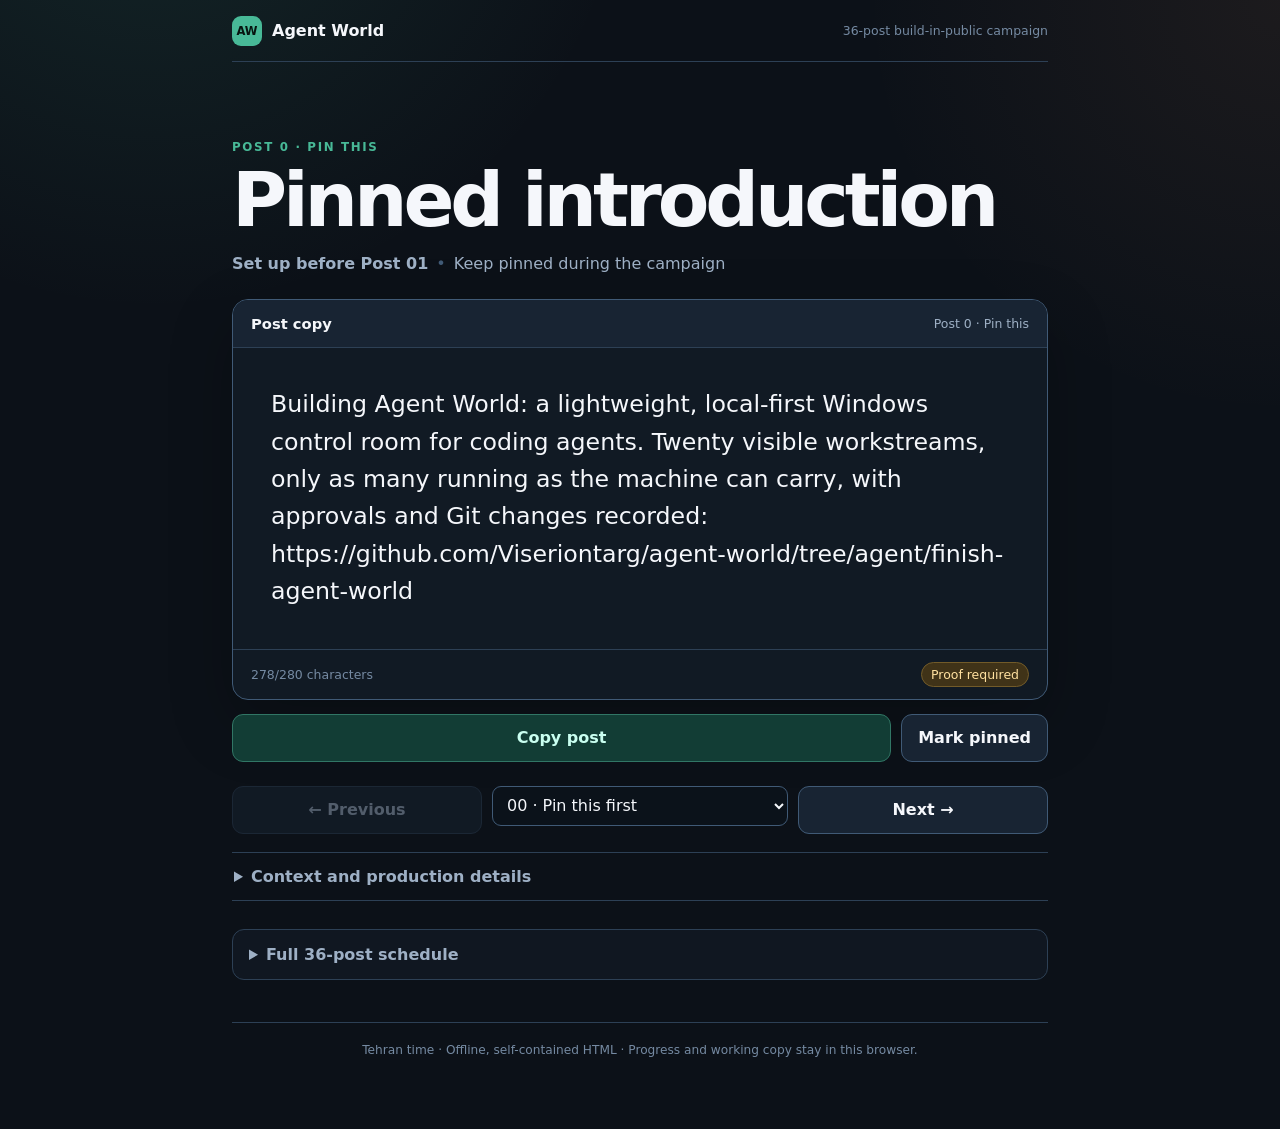
==== commit 67267366: "Make pinned launch post publish-ready" ====
--- a/docs/build-in-public.html
+++ b/docs/build-in-public.html
@@ -286,11 +286,11 @@
       time:"Keep pinned during the campaign",
       theme:"Pinned introduction",
       asset:"One live status-page link",
-      copy:"I’m building Agent World: a lightweight, local-first control room for coding agents on Windows. The goal isn’t 20 hot processes. It’s 20 visible workstreams, only as many running as the machine can carry, with every approval and Git change recorded. Early and public: [link]",
-      gate:"Replace [link] with one live page showing current status, the latest signed or source build, the raw benchmark, what does not work, and the Windows test-bench form. The canonical draft is already 274 characters with [link], so shorten the final linked copy until it fits X.",
+      copy:"Building Agent World: a lightweight, local-first Windows control room for coding agents. Twenty visible workstreams, only as many running as the machine can carry, with approvals and Git changes recorded: https://github.com/Viseriontarg/agent-world/tree/agent/finish-agent-world",
+      gate:"The linked release branch is pushed and this canonical pinned copy is 278 characters. Pin only after one final visual check in X.",
       week:0,
       intent:"This is the profile’s pinned introduction. It states the resource-bounded workstream promise before the dated campaign begins.",
-      miss:"Do not pin Post 0 until [link] resolves to the honest status page described above."
+      miss:"Do not pin Post 0 if the release-branch URL no longer resolves or the visible repository state differs from this copy."
     };
     const ALL_POSTS = [POST_ZERO].concat(POSTS);
 
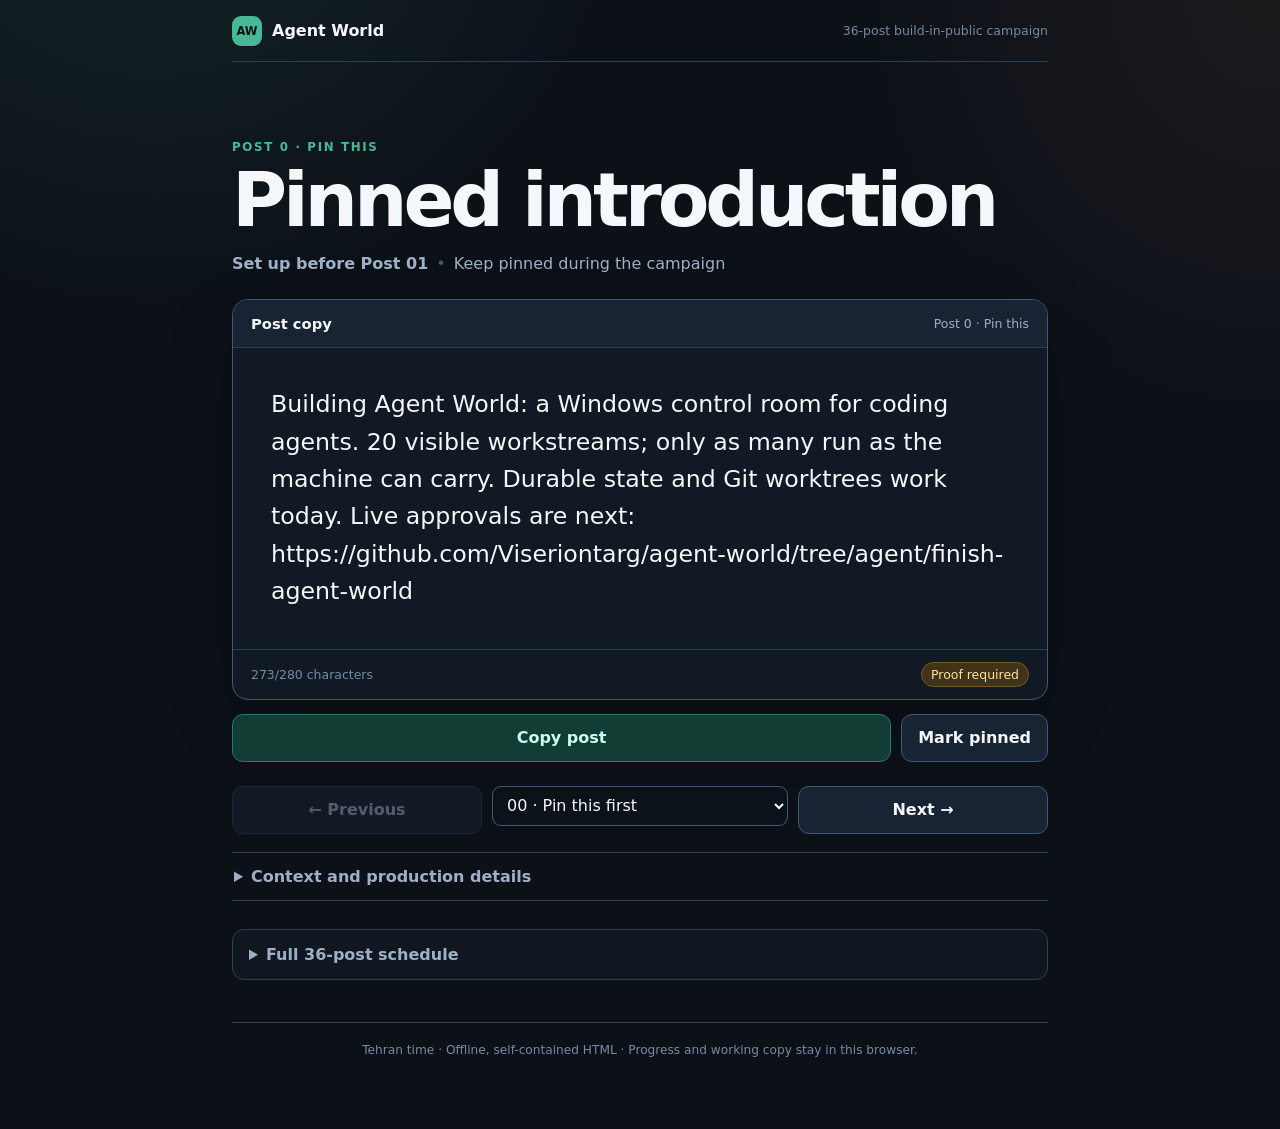
==== commit 2a234ecc: "Clarify launch post capability boundary" ====
--- a/docs/build-in-public.html
+++ b/docs/build-in-public.html
@@ -286,11 +286,11 @@
       time:"Keep pinned during the campaign",
       theme:"Pinned introduction",
       asset:"One live status-page link",
-      copy:"Building Agent World: a lightweight, local-first Windows control room for coding agents. Twenty visible workstreams, only as many running as the machine can carry, with approvals and Git changes recorded: https://github.com/Viseriontarg/agent-world/tree/agent/finish-agent-world",
-      gate:"The linked release branch is pushed and this canonical pinned copy is 278 characters. Pin only after one final visual check in X.",
+      copy:"Building Agent World: a Windows control room for coding agents. 20 visible workstreams; only as many run as the machine can carry. Durable state and Git worktrees work today. Live approvals are next: https://github.com/Viseriontarg/agent-world/tree/agent/finish-agent-world",
+      gate:"The linked source branch and draft PR are pushed; CI is pending. This 273-character copy distinguishes the working durable core from the next live-approval milestone.",
       week:0,
       intent:"This is the profile’s pinned introduction. It states the resource-bounded workstream promise before the dated campaign begins.",
-      miss:"Do not pin Post 0 if the release-branch URL no longer resolves or the visible repository state differs from this copy."
+      miss:"Do not call this a finished release: the link is the pushed source branch, and the copy explicitly names live approvals as the next milestone."
     };
     const ALL_POSTS = [POST_ZERO].concat(POSTS);
 
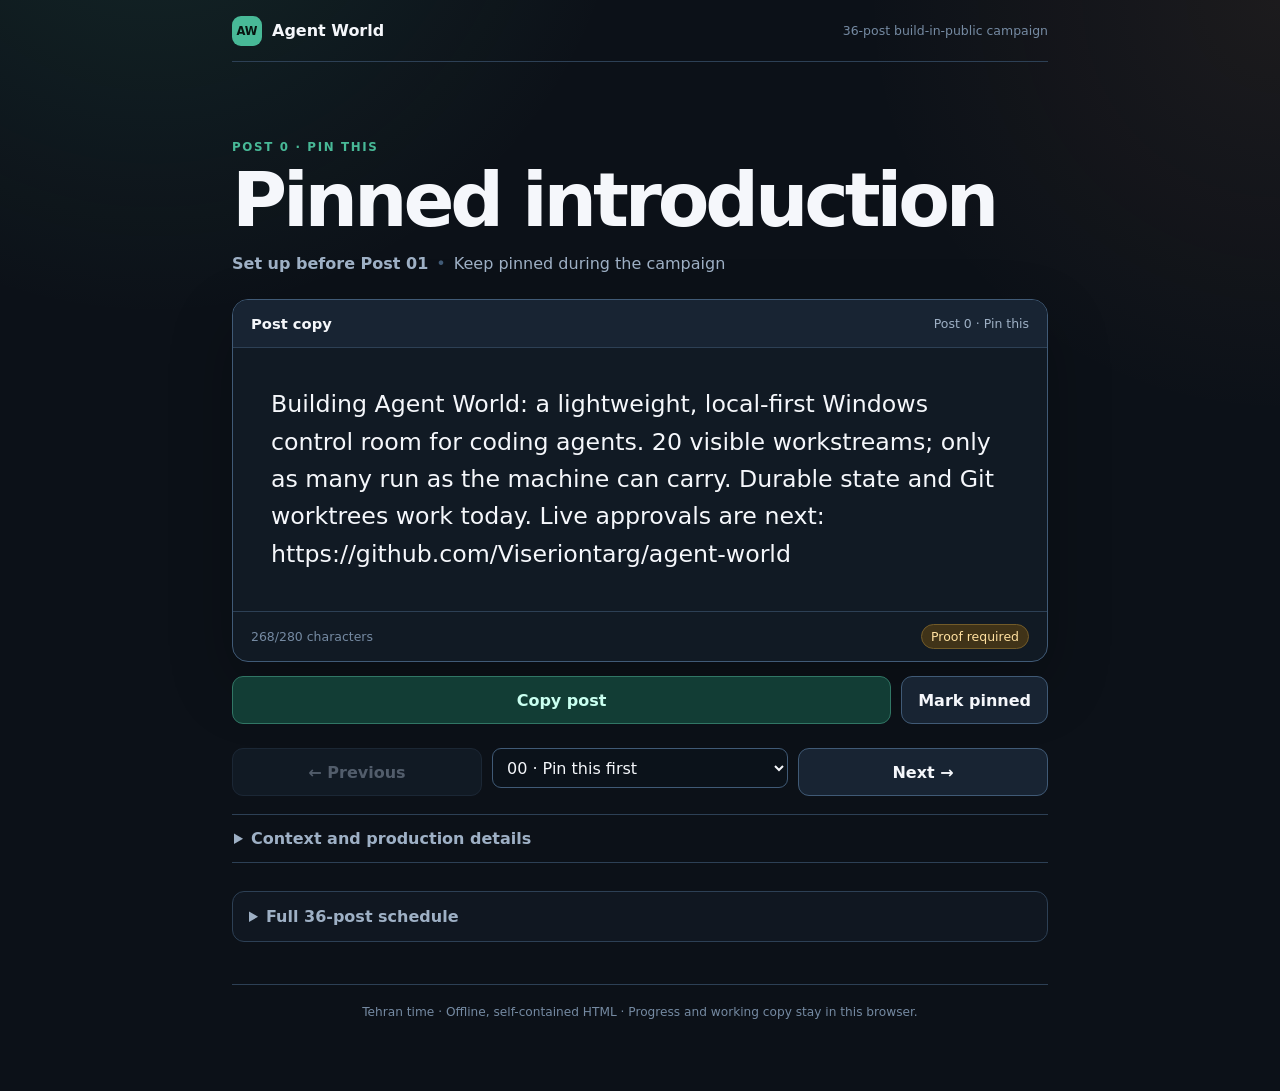
==== commit dd6fc7cc: "Make prompt persistence receipt-safe" ====
--- a/docs/build-in-public.html
+++ b/docs/build-in-public.html
@@ -89,7 +89,7 @@
     .schedule>summary{padding:15px 16px;cursor:pointer;color:var(--muted);font-weight:750}
     .schedule-inner{padding:0 14px 14px}
     .schedule-tools{display:grid;grid-template-columns:1fr 180px;gap:8px}
-    .schedule-list{display:grid;gap:5px;max-height:330px;margin:12px 0 0;padding:0 2px 0 0;overflow:auto;list-style:none}
+    .schedule-list{display:grid;gap:5px;margin:12px 0 0;padding:0 2px 0 0;list-style:none}
     .schedule-item{display:grid;grid-template-columns:44px minmax(0,1fr) auto;align-items:center;gap:10px;width:100%;padding:9px 10px;
       border:1px solid transparent;border-radius:8px;background:transparent;text-align:left}
     .schedule-item:hover,.schedule-item[aria-current="true"]{border-color:var(--line);background:var(--panel-2)}
@@ -151,7 +151,7 @@
 
       <details class="more">
         <summary>Context and production details</summary>
-        <div class="more-body">
+        <div class="more-body" hidden>
           <section class="needs" aria-label="What this post needs">
             <div class="need"><b>Asset</b><span id="asset"></span></div>
             <div class="need"><b>Proof</b><label class="proof-row" for="proof"><input id="proof" name="proof" type="checkbox"><span><strong>Verified against the final artifact</strong><span id="gate"></span></span></label></div>
@@ -173,7 +173,7 @@
 
       <details class="schedule">
         <summary>Full 36-post schedule</summary>
-        <div class="schedule-inner">
+        <div class="schedule-inner" hidden>
           <div class="schedule-tools">
             <label><span class="sr-only">Search schedule</span><input type="search" id="search" name="search" placeholder="Search posts"></label>
             <label><span class="sr-only">Filter schedule</span><select id="filter" name="filter"><option value="all">All posts</option><option value="open">Not posted</option><option value="posted">Posted</option><option value="placeholders">Needs fill</option></select></label>
@@ -286,11 +286,11 @@
       time:"Keep pinned during the campaign",
       theme:"Pinned introduction",
       asset:"One live status-page link",
-      copy:"Building Agent World: a Windows control room for coding agents. 20 visible workstreams; only as many run as the machine can carry. Durable state and Git worktrees work today. Live approvals are next: https://github.com/Viseriontarg/agent-world/tree/agent/finish-agent-world",
-      gate:"The linked source branch and draft PR are pushed; CI is pending. This 273-character copy distinguishes the working durable core from the next live-approval milestone.",
+      copy:"Building Agent World: a lightweight, local-first Windows control room for coding agents. 20 visible workstreams; only as many run as the machine can carry. Durable state and Git worktrees work today. Live approvals are next: https://github.com/Viseriontarg/agent-world",
+      gate:"Before pinning, verify that the linked canonical repository shows this merged build on main. This 268-character copy distinguishes the working durable core from the next live-approval milestone.",
       week:0,
       intent:"This is the profile’s pinned introduction. It states the resource-bounded workstream promise before the dated campaign begins.",
-      miss:"Do not call this a finished release: the link is the pushed source branch, and the copy explicitly names live approvals as the next milestone."
+      miss:"Do not pin while main still points to the older build, and do not call this a finished release: live approvals remain the next milestone."
     };
     const ALL_POSTS = [POST_ZERO].concat(POSTS);
 
@@ -304,6 +304,13 @@
     ["kicker","title","date","time","position","copy","char-count","copy-state","placeholder-editor","working-copy","working-count",
      "asset","proof","gate","intent","week-miss","fallback","copy-button","posted-button","copy-fallback","reset-copy","status","copy-link",
      "notes","previous","next","jump","search","filter","schedule-list","toast"].forEach(function(id){ el[id] = document.getElementById(id); });
+
+    document.querySelectorAll("details").forEach(function(details){
+      const content=details.querySelector(":scope > div");
+      function syncOptionalContent(){content.hidden=!details.open}
+      details.addEventListener("toggle",syncOptionalContent);
+      syncOptionalContent();
+    });
 
     function escapeHtml(value){
       return String(value).replace(/[&<>'"]/g,function(char){return {"&":"&amp;","<":"&lt;",">":"&gt;","'":"&#39;",'"':"&quot;"}[char]});
